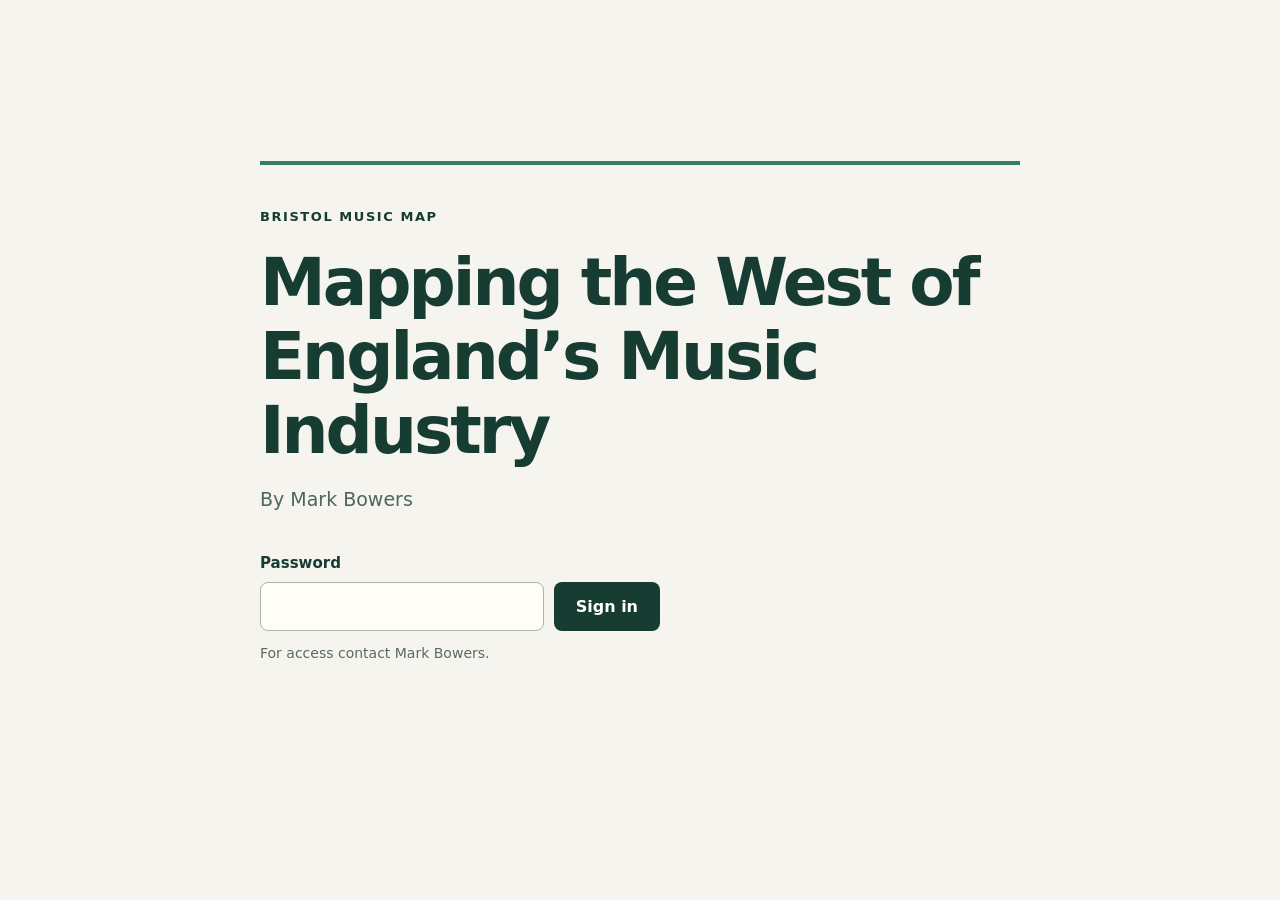
==== index.html @ 1cf9eb21 "Add password landing page and encrypted music map" ====
<!doctype html>
<html lang="en-GB">
<head>
<meta charset="utf-8">
<meta name="viewport" content="width=device-width, initial-scale=1">
<meta name="description" content="Mapping the West of England’s Music Industry. By Mark Bowers.">
<meta name="theme-color" content="#f5f4ee">
<title>Bristol Music Map | Sign in</title>
<style>
*{box-sizing:border-box}body{margin:0;min-height:100svh;display:grid;place-items:center;padding:32px 24px;background:#f5f4ee;color:#173c32;font-family:system-ui,-apple-system,BlinkMacSystemFont,"Segoe UI",sans-serif}main{width:100%;max-width:760px;padding:44px 0;border-top:4px solid #397c65}.eyebrow{margin:0 0 22px;font-size:13px;font-weight:650;letter-spacing:.12em;text-transform:uppercase}h1{margin:0 0 20px;max-width:730px;font-size:clamp(38px,6.7vw,66px);font-weight:650;line-height:1.12;letter-spacing:-.045em}.byline{margin:0 0 44px;font-size:19px;color:#4e665b}form{max-width:400px}label{display:block;margin:0 0 10px;font-weight:600;font-size:15px}.entry{display:flex;gap:10px}input{min-width:0;width:100%;border:1px solid #a7b7ac;border-radius:8px;background:#fffdf7;padding:14px;font:inherit;color:#173c32}button{border:0;border-radius:8px;padding:14px 22px;background:#173c32;color:white;font:inherit;font-weight:600;white-space:nowrap;cursor:pointer}button:disabled{opacity:.6;cursor:wait}input:focus-visible,button:focus-visible{outline:3px solid #d7a737;outline-offset:3px}.help{margin:14px 0 0;color:#5b6b60;font-size:14px}.message{min-height:24px;margin:10px 0 0;font-size:14px;color:#983c28}@media(max-width:480px){main{padding:30px 0}.entry{flex-direction:column}.byline{margin-bottom:32px}}
</style>
</head>
<body>
<main>
<p class="eyebrow">Bristol Music Map</p>
<h1>Mapping the West of England’s Music Industry</h1>
<p class="byline">By Mark Bowers</p>
<form id="sign-in">
<label for="password">Password</label>
<div class="entry"><input id="password" type="password" autocomplete="current-password" required aria-describedby="message"><button id="submit" type="submit">Sign in</button></div>
<p class="help">For access contact Mark Bowers.</p>
<p id="message" class="message" role="status" aria-live="polite"></p>
</form>
<noscript>Enable JavaScript to sign in to the map.</noscript>
</main>
<script>
const form=document.getElementById('sign-in'),password=document.getElementById('password'),button=document.getElementById('submit'),message=document.getElementById('message');
const bytes=value=>Uint8Array.from(atob(value),c=>c.charCodeAt(0));
form.addEventListener('submit',async event=>{
  event.preventDefault();button.disabled=true;button.textContent='Opening…';message.textContent='';
  let payload;
  try{const response=await fetch('map.enc.json',{cache:'no-store'});if(!response.ok)throw new Error();payload=await response.json();}
  catch{message.textContent='The map could not load. Please try again.';button.disabled=false;button.textContent='Sign in';return;}
  try{
    const material=await crypto.subtle.importKey('raw',new TextEncoder().encode(password.value),'PBKDF2',false,['deriveKey']);
    const key=await crypto.subtle.deriveKey({name:'PBKDF2',salt:bytes(payload.salt),iterations:payload.iterations,hash:'SHA-256'},material,{name:'AES-GCM',length:256},false,['decrypt']);
    const clear=await crypto.subtle.decrypt({name:'AES-GCM',iv:bytes(payload.iv)},key,bytes(payload.ciphertext));
    password.value='';document.open();document.write(new TextDecoder().decode(clear));document.close();
  }catch{message.textContent='That password is not correct. Please try again.';button.disabled=false;button.textContent='Sign in';password.focus();password.select();}
});
</script>
</body>
</html>
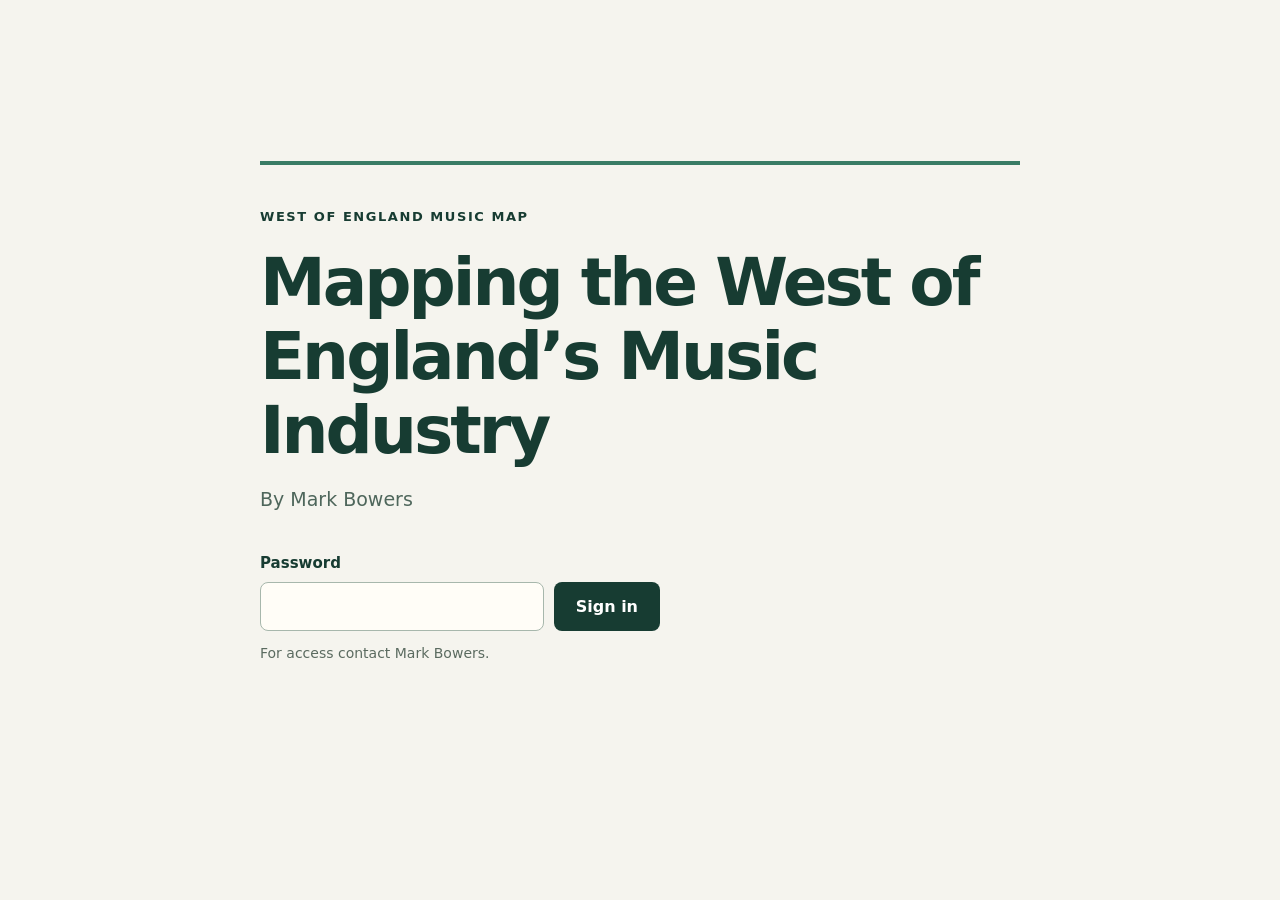
==== commit 321e5020: "Rename feedback site to West of England Music Map and regional wording" ====
--- a/index.html
+++ b/index.html
@@ -5,14 +5,14 @@
 <meta name="viewport" content="width=device-width, initial-scale=1">
 <meta name="description" content="Mapping the West of England’s Music Industry. By Mark Bowers.">
 <meta name="theme-color" content="#f5f4ee">
-<title>Bristol Music Map | Sign in</title>
+<title>West of England Music Map | Sign in</title>
 <style>
 *{box-sizing:border-box}body{margin:0;min-height:100svh;display:grid;place-items:center;padding:32px 24px;background:#f5f4ee;color:#173c32;font-family:system-ui,-apple-system,BlinkMacSystemFont,"Segoe UI",sans-serif}main{width:100%;max-width:760px;padding:44px 0;border-top:4px solid #397c65}.eyebrow{margin:0 0 22px;font-size:13px;font-weight:650;letter-spacing:.12em;text-transform:uppercase}h1{margin:0 0 20px;max-width:730px;font-size:clamp(38px,6.7vw,66px);font-weight:650;line-height:1.12;letter-spacing:-.045em}.byline{margin:0 0 44px;font-size:19px;color:#4e665b}form{max-width:400px}label{display:block;margin:0 0 10px;font-weight:600;font-size:15px}.entry{display:flex;gap:10px}input{min-width:0;width:100%;border:1px solid #a7b7ac;border-radius:8px;background:#fffdf7;padding:14px;font:inherit;color:#173c32}button{border:0;border-radius:8px;padding:14px 22px;background:#173c32;color:white;font:inherit;font-weight:600;white-space:nowrap;cursor:pointer}button:disabled{opacity:.6;cursor:wait}input:focus-visible,button:focus-visible{outline:3px solid #d7a737;outline-offset:3px}.help{margin:14px 0 0;color:#5b6b60;font-size:14px}.message{min-height:24px;margin:10px 0 0;font-size:14px;color:#983c28}@media(max-width:480px){main{padding:30px 0}.entry{flex-direction:column}.byline{margin-bottom:32px}}
 </style>
 </head>
 <body>
 <main>
-<p class="eyebrow">Bristol Music Map</p>
+<p class="eyebrow">West of England Music Map</p>
 <h1>Mapping the West of England’s Music Industry</h1>
 <p class="byline">By Mark Bowers</p>
 <form id="sign-in">
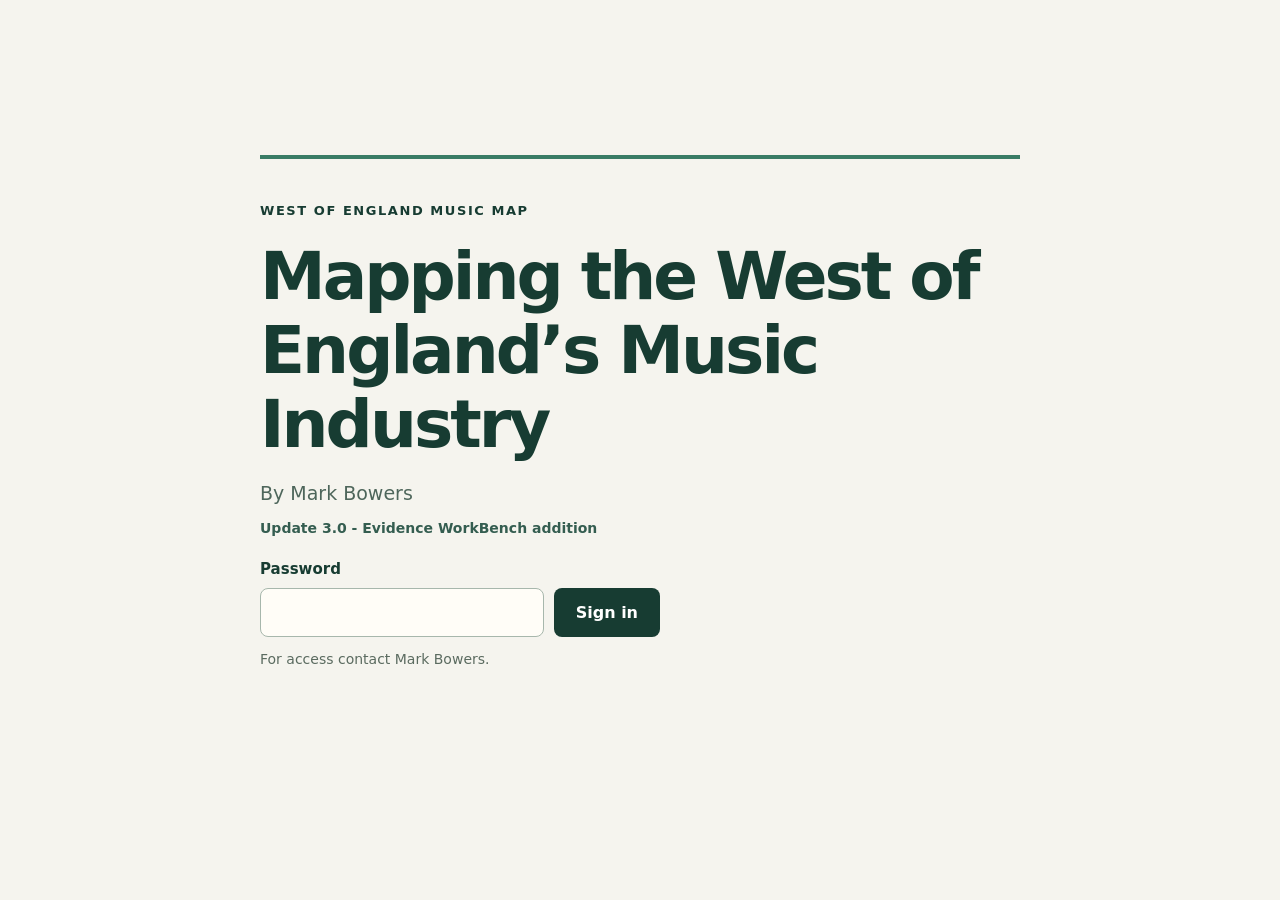
==== commit f1115bbe: "Release Music Map 3.0 with Evidence Workbench" ====
--- a/index.html
+++ b/index.html
@@ -8,6 +8,7 @@
 <title>West of England Music Map | Sign in</title>
 <style>
 *{box-sizing:border-box}body{margin:0;min-height:100svh;display:grid;place-items:center;padding:32px 24px;background:#f5f4ee;color:#173c32;font-family:system-ui,-apple-system,BlinkMacSystemFont,"Segoe UI",sans-serif}main{width:100%;max-width:760px;padding:44px 0;border-top:4px solid #397c65}.eyebrow{margin:0 0 22px;font-size:13px;font-weight:650;letter-spacing:.12em;text-transform:uppercase}h1{margin:0 0 20px;max-width:730px;font-size:clamp(38px,6.7vw,66px);font-weight:650;line-height:1.12;letter-spacing:-.045em}.byline{margin:0 0 44px;font-size:19px;color:#4e665b}form{max-width:400px}label{display:block;margin:0 0 10px;font-weight:600;font-size:15px}.entry{display:flex;gap:10px}input{min-width:0;width:100%;border:1px solid #a7b7ac;border-radius:8px;background:#fffdf7;padding:14px;font:inherit;color:#173c32}button{border:0;border-radius:8px;padding:14px 22px;background:#173c32;color:white;font:inherit;font-weight:600;white-space:nowrap;cursor:pointer}button:disabled{opacity:.6;cursor:wait}input:focus-visible,button:focus-visible{outline:3px solid #d7a737;outline-offset:3px}.help{margin:14px 0 0;color:#5b6b60;font-size:14px}.message{min-height:24px;margin:10px 0 0;font-size:14px;color:#983c28}@media(max-width:480px){main{padding:30px 0}.entry{flex-direction:column}.byline{margin-bottom:32px}}
+.byline{margin-bottom:16px}.release-note{margin:0 0 24px;color:#345d50;font-size:.875rem;font-weight:650}
 </style>
 </head>
 <body>
@@ -15,6 +16,7 @@
 <p class="eyebrow">West of England Music Map</p>
 <h1>Mapping the West of England’s Music Industry</h1>
 <p class="byline">By Mark Bowers</p>
+<p class="release-note">Update 3.0 - Evidence WorkBench addition</p>
 <form id="sign-in">
 <label for="password">Password</label>
 <div class="entry"><input id="password" type="password" autocomplete="current-password" required aria-describedby="message"><button id="submit" type="submit">Sign in</button></div>
